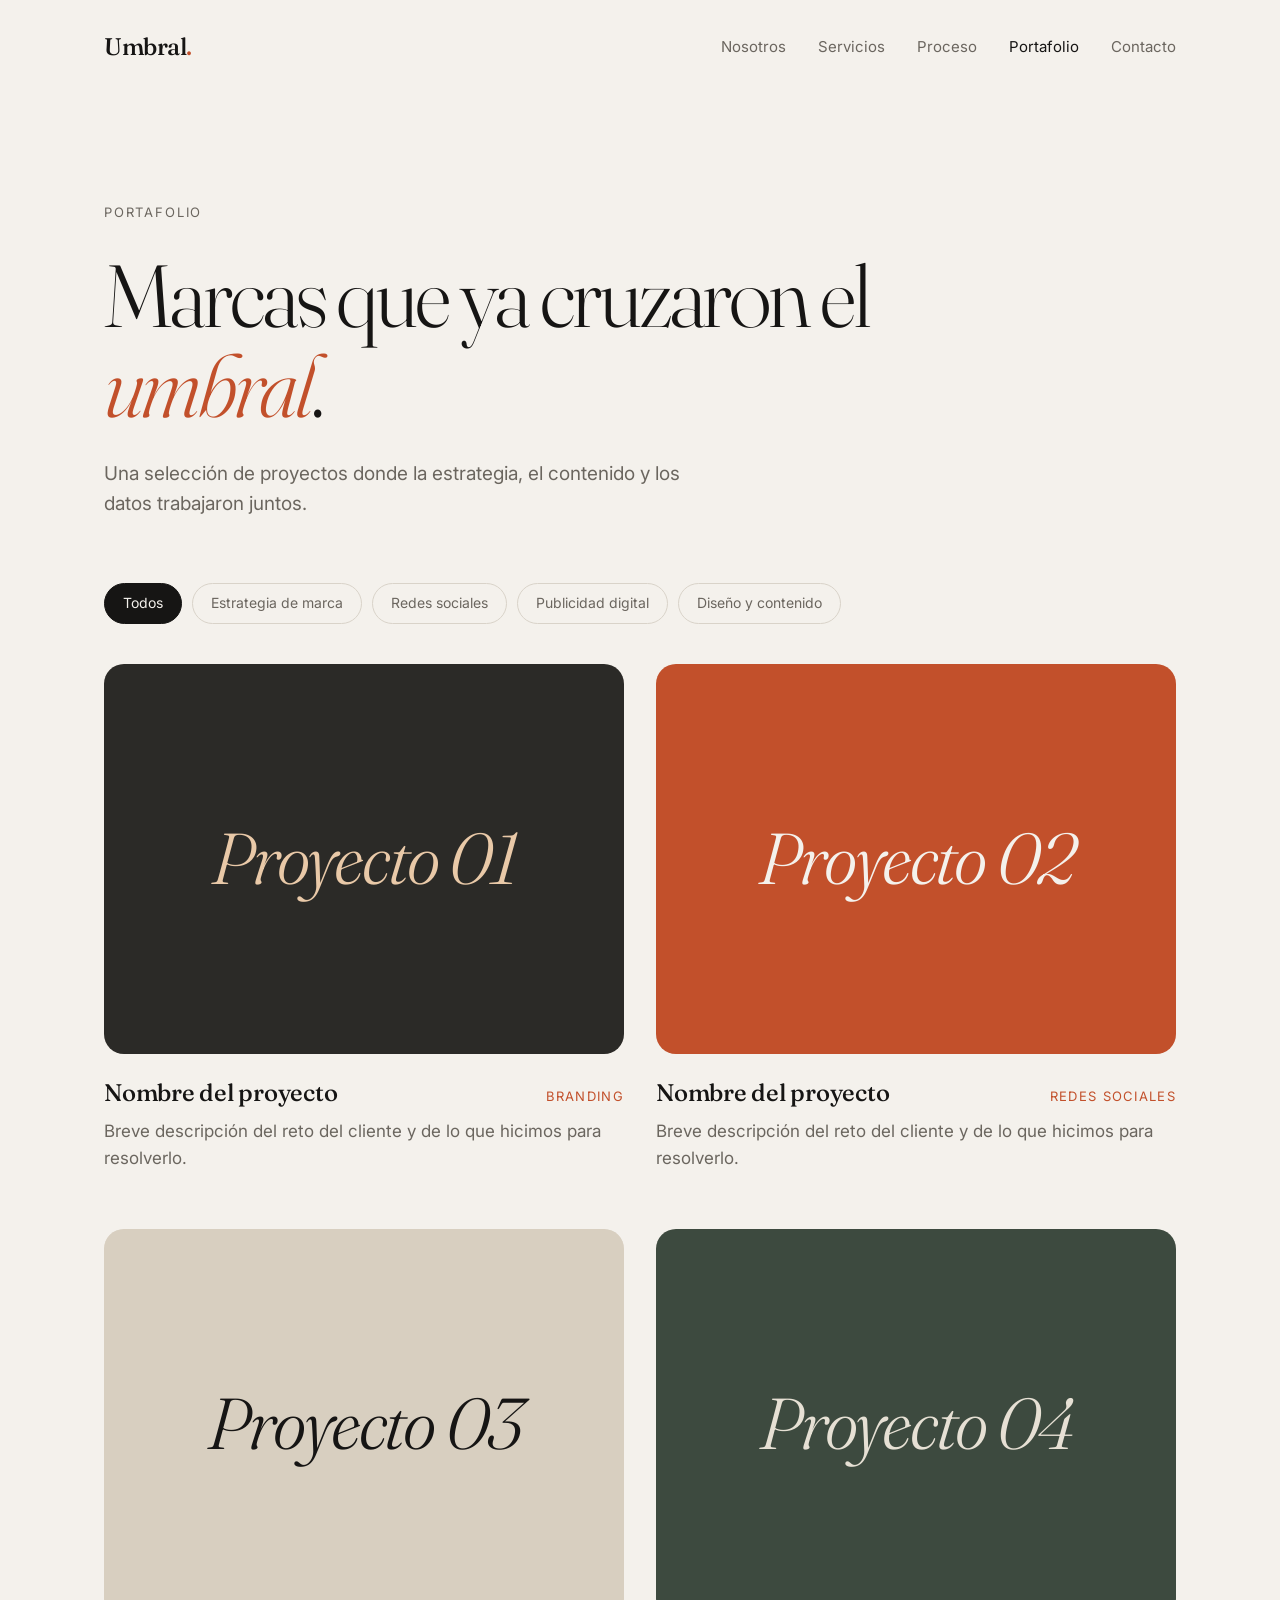
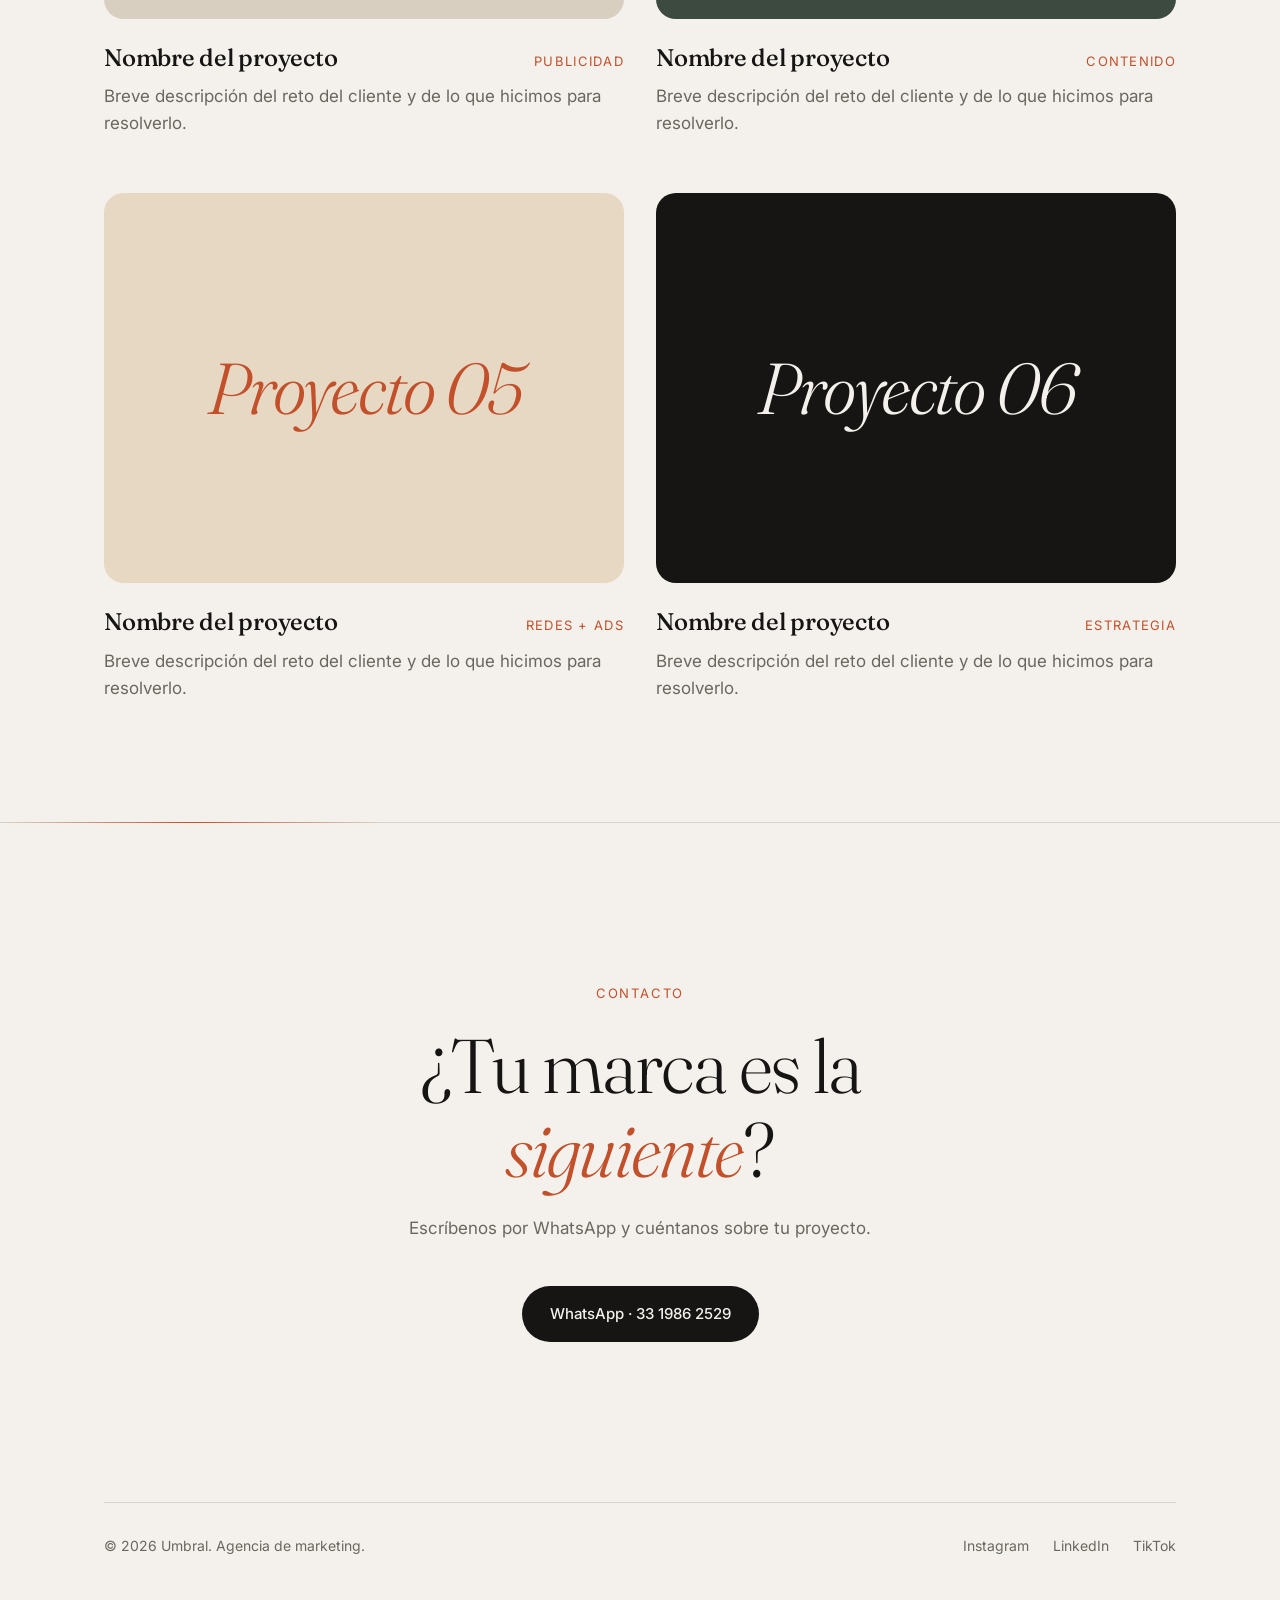
==== portafolio.html @ 20f0ce5e "Add portfolio page, WhatsApp contact and shared stylesheet Co-Authored-By: Claude Opus 5.5 <noreply@" ====
<!doctype html>
<html lang="es">
<head>
  <meta charset="utf-8">
  <meta name="viewport" content="width=device-width, initial-scale=1">
  <title>Portafolio — Umbral</title>
  <meta name="description" content="Proyectos de Umbral, agencia de marketing: estrategia de marca, redes sociales, publicidad digital y diseño.">
  <link rel="preconnect" href="https://fonts.googleapis.com">
  <link rel="preconnect" href="https://fonts.gstatic.com" crossorigin>
  <link href="https://fonts.googleapis.com/css2?family=Fraunces:opsz,wght@9..144,300;9..144,500&family=Inter:wght@400;500&display=swap" rel="stylesheet">
  <link rel="stylesheet" href="styles.css">
</head>
<body>
  <div class="wrap">
    <nav>
      <a href="index.html" class="logo">Umbral<span>.</span></a>
      <ul>
        <li><a href="index.html#nosotros">Nosotros</a></li>
        <li><a href="index.html#servicios">Servicios</a></li>
        <li><a href="index.html#proceso">Proceso</a></li>
        <li><a href="portafolio.html" class="active">Portafolio</a></li>
        <li><a href="#contacto">Contacto</a></li>
      </ul>
    </nav>

    <header class="page-head">
      <div class="eyebrow">Portafolio</div>
      <h1>Marcas que ya cruzaron el <em>umbral</em>.</h1>
      <p>Una selección de proyectos donde la estrategia, el contenido y los datos trabajaron juntos.</p>
    </header>

    <div class="filters" role="group" aria-label="Filtrar proyectos">
      <button class="on" data-f="todos">Todos</button>
      <button data-f="marca">Estrategia de marca</button>
      <button data-f="redes">Redes sociales</button>
      <button data-f="ads">Publicidad digital</button>
      <button data-f="diseno">Diseño y contenido</button>
    </div>

    <!--
      Para cada proyecto: cambia el título, la descripción y la categoría (data-cat).
      Para usar una foto real, reemplaza <div class="art …">…</div> por:
      <img src="img/mi-proyecto.jpg" alt="Descripción de la imagen">
    -->
    <div class="projects">
      <article class="project reveal" data-cat="marca diseno">
        <div class="media"><div class="art a1">Proyecto 01</div></div>
        <div class="meta"><h3>Nombre del proyecto</h3><span class="tag">Branding</span></div>
        <p>Breve descripción del reto del cliente y de lo que hicimos para resolverlo.</p>
      </article>
      <article class="project reveal" data-cat="redes">
        <div class="media"><div class="art a2">Proyecto 02</div></div>
        <div class="meta"><h3>Nombre del proyecto</h3><span class="tag">Redes sociales</span></div>
        <p>Breve descripción del reto del cliente y de lo que hicimos para resolverlo.</p>
      </article>
      <article class="project reveal" data-cat="ads">
        <div class="media"><div class="art a3">Proyecto 03</div></div>
        <div class="meta"><h3>Nombre del proyecto</h3><span class="tag">Publicidad</span></div>
        <p>Breve descripción del reto del cliente y de lo que hicimos para resolverlo.</p>
      </article>
      <article class="project reveal" data-cat="diseno">
        <div class="media"><div class="art a4">Proyecto 04</div></div>
        <div class="meta"><h3>Nombre del proyecto</h3><span class="tag">Contenido</span></div>
        <p>Breve descripción del reto del cliente y de lo que hicimos para resolverlo.</p>
      </article>
      <article class="project reveal" data-cat="redes ads">
        <div class="media"><div class="art a5">Proyecto 05</div></div>
        <div class="meta"><h3>Nombre del proyecto</h3><span class="tag">Redes + Ads</span></div>
        <p>Breve descripción del reto del cliente y de lo que hicimos para resolverlo.</p>
      </article>
      <article class="project reveal" data-cat="marca">
        <div class="media"><div class="art a6">Proyecto 06</div></div>
        <div class="meta"><h3>Nombre del proyecto</h3><span class="tag">Estrategia</span></div>
        <p>Breve descripción del reto del cliente y de lo que hicimos para resolverlo.</p>
      </article>
    </div>
  </div>

  <div class="threshold"></div>

  <div class="wrap">
    <section id="contacto" class="cta reveal">
      <div class="label">Contacto</div>
      <h2>¿Tu marca es la <em>siguiente</em>?</h2>
      <p>Escríbenos por WhatsApp y cuéntanos sobre tu proyecto.</p>
      <a href="https://wa.me/523319862529?text=Hola%20Umbral%2C%20vi%20su%20portafolio%20y%20me%20interesa%20hablar%20sobre%20un%20proyecto." class="btn" target="_blank" rel="noopener">WhatsApp · 33 1986 2529</a>
    </section>

    <footer>
      <span>© <span id="year">2026</span> Umbral. Agencia de marketing.</span>
      <div class="links">
        <a href="#">Instagram</a>
        <a href="#">LinkedIn</a>
        <a href="#">TikTok</a>
      </div>
    </footer>
  </div>

  <script>
    document.getElementById("year").textContent = new Date().getFullYear();
    const io = new IntersectionObserver((entries) => {
      entries.forEach((e) => {
        if (e.isIntersecting) { e.target.classList.add("in"); io.unobserve(e.target); }
      });
    }, { threshold: 0.15 });
    document.querySelectorAll(".reveal").forEach((el) => io.observe(el));

    const buttons = document.querySelectorAll(".filters button");
    buttons.forEach((btn) => btn.addEventListener("click", () => {
      buttons.forEach((b) => b.classList.toggle("on", b === btn));
      const f = btn.dataset.f;
      document.querySelectorAll(".project").forEach((p) => {
        const show = f === "todos" || p.dataset.cat.split(" ").includes(f);
        p.classList.toggle("hide", !show);
        if (show) p.classList.add("in");
      });
    }));
  </script>
</body>
</html>
---- styles.css ----
:root {
  --bg: #f4f1ec;
  --ink: #161514;
  --muted: #6b665f;
  --line: #d9d3c9;
  --accent: #c2502b;
  --card: #ebe6de;
  --serif: "Fraunces", Georgia, serif;
  --sans: "Inter", system-ui, -apple-system, sans-serif;
}
@media (prefers-color-scheme: dark) {
  :root {
    --bg: #121110;
    --ink: #f1ede6;
    --muted: #9a948b;
    --line: #2c2a27;
    --accent: #e0714b;
    --card: #1b1a18;
  }
}

* { box-sizing: border-box; margin: 0; padding: 0; }
html { scroll-behavior: smooth; }
body {
  background: var(--bg);
  color: var(--ink);
  font-family: var(--sans);
  font-size: 17px;
  line-height: 1.6;
  -webkit-font-smoothing: antialiased;
}
a { color: inherit; text-decoration: none; }
.wrap { max-width: 1120px; margin: 0 auto; padding: 0 24px; }

/* Nav */
nav {
  display: flex; justify-content: space-between; align-items: center;
  padding: 28px 0;
}
.logo { font-family: var(--serif); font-size: 24px; font-weight: 500; letter-spacing: -0.02em; }
.logo span { color: var(--accent); }
nav ul { list-style: none; display: flex; gap: 32px; font-size: 15px; color: var(--muted); }
nav ul a:hover { color: var(--ink); }

/* Hero */
.hero { padding: 14vh 0 12vh; position: relative; }
.eyebrow {
  font-size: 13px; letter-spacing: 0.14em; text-transform: uppercase;
  color: var(--muted); margin-bottom: 28px;
}
h1 {
  font-family: var(--serif); font-weight: 300;
  font-size: clamp(44px, 8vw, 104px);
  line-height: 1.02; letter-spacing: -0.035em;
  max-width: 14ch;
}
h1 em { font-style: italic; color: var(--accent); }
.hero p {
  margin-top: 36px; max-width: 46ch; color: var(--muted); font-size: 19px;
}
.btn {
  display: inline-flex; align-items: center; gap: 10px;
  margin-top: 44px; padding: 16px 28px;
  background: var(--ink); color: var(--bg);
  border-radius: 999px; font-size: 15px; font-weight: 500;
  transition: transform .25s ease, background .25s ease;
}
.btn:hover { background: var(--accent); transform: translateY(-2px); }

/* Threshold line */
.threshold {
  height: 1px; background: var(--line); position: relative; overflow: hidden;
}
.threshold::after {
  content: ""; position: absolute; inset: 0; width: 30%;
  background: linear-gradient(90deg, transparent, var(--accent), transparent);
  animation: sweep 6s ease-in-out infinite;
}
@keyframes sweep { from { transform: translateX(-100%); } to { transform: translateX(340%); } }

/* Sections */
section { padding: 120px 0; }
.label {
  font-size: 13px; letter-spacing: 0.14em; text-transform: uppercase;
  color: var(--accent); margin-bottom: 20px;
}
h2 {
  font-family: var(--serif); font-weight: 300;
  font-size: clamp(32px, 4.5vw, 56px); line-height: 1.1; letter-spacing: -0.025em;
  max-width: 20ch;
}

.manifesto p {
  font-family: var(--serif); font-weight: 300;
  font-size: clamp(24px, 3vw, 36px); line-height: 1.35; letter-spacing: -0.015em;
  max-width: 30ch;
}
.manifesto p + p { margin-top: 28px; color: var(--muted); }

.services-grid {
  display: grid; grid-template-columns: repeat(2, 1fr);
  margin-top: 64px; border-top: 1px solid var(--line);
}
.service {
  padding: 40px 40px 40px 0; border-bottom: 1px solid var(--line);
}
.service:nth-child(even) { padding: 40px 0 40px 40px; border-left: 1px solid var(--line); }
.service .num { font-family: var(--serif); color: var(--accent); font-size: 15px; }
.service h3 {
  font-family: var(--serif); font-weight: 500; font-size: 26px;
  letter-spacing: -0.01em; margin: 10px 0 10px;
}
.service p { color: var(--muted); max-width: 38ch; }

.steps {
  display: grid; grid-template-columns: repeat(3, 1fr); gap: 24px; margin-top: 64px;
}
.step { background: var(--card); border-radius: 20px; padding: 36px 32px; }
.step .num {
  font-family: var(--serif); font-size: 56px; font-weight: 300;
  color: var(--accent); line-height: 1;
}
.step h3 { font-family: var(--serif); font-weight: 500; font-size: 24px; margin: 24px 0 8px; }
.step p { color: var(--muted); font-size: 16px; }

/* CTA */
.cta { text-align: center; padding: 160px 0; }
.cta h2 { margin: 0 auto; max-width: 16ch; font-size: clamp(38px, 6vw, 76px); }
.cta h2 em { font-style: italic; color: var(--accent); }
.cta p { color: var(--muted); margin-top: 24px; }

footer {
  display: flex; justify-content: space-between; flex-wrap: wrap; gap: 16px;
  padding: 32px 0 48px; font-size: 14px; color: var(--muted);
  border-top: 1px solid var(--line);
}
footer .links { display: flex; gap: 24px; }
footer a:hover { color: var(--ink); }

/* Reveal on scroll */
.reveal { opacity: 0; transform: translateY(24px); transition: opacity .9s ease, transform .9s ease; }
.reveal.in { opacity: 1; transform: none; }
@media (prefers-reduced-motion: reduce) {
  .reveal { opacity: 1; transform: none; transition: none; }
  .threshold::after { animation: none; }
}

/* Responsive */
@media (max-width: 760px) {
  body { font-size: 16px; }
  .wrap { padding: 0 16px; }
  nav ul { display: none; }
  section { padding: 80px 0; }
  .services-grid { grid-template-columns: 1fr; }
  .service, .service:nth-child(even) { padding: 32px 0; border-left: none; }
  .steps { grid-template-columns: 1fr; }
  .cta { padding: 110px 0; }
}
  

/* Shared extras */
.btn-outline { background: transparent; color: var(--ink); border: 1px solid var(--ink); }
.btn-outline:hover { background: var(--ink); color: var(--bg); border-color: var(--ink); }
nav ul a.active { color: var(--ink); }

.teaser {
  display: flex; justify-content: space-between; align-items: flex-end; gap: 32px; flex-wrap: wrap;
  padding: 0 0 40px;
}
.teaser .btn { margin-top: 0; }

/* Portfolio page */
.page-head { padding: 12vh 0 64px; }
.page-head h1 { font-size: clamp(44px, 7vw, 88px); max-width: 16ch; }
.page-head p { margin-top: 28px; max-width: 48ch; color: var(--muted); font-size: 19px; }

.filters { display: flex; flex-wrap: wrap; gap: 10px; margin-bottom: 40px; }
.filters button {
  font: inherit; font-size: 14px; color: var(--muted); background: transparent;
  border: 1px solid var(--line); border-radius: 999px; padding: 8px 18px; cursor: pointer;
  transition: all .2s ease;
}
.filters button:hover { color: var(--ink); border-color: var(--ink); }
.filters button.on { background: var(--ink); color: var(--bg); border-color: var(--ink); }

.projects { display: grid; grid-template-columns: repeat(2, 1fr); gap: 56px 32px; padding-bottom: 120px; }
.project.hide { display: none; }
.project .media {
  aspect-ratio: 4 / 3; border-radius: 20px; overflow: hidden; position: relative;
  background: var(--card);
}
.project .media img { width: 100%; height: 100%; object-fit: cover; display: block; transition: transform .8s ease; }
.project .art {
  position: absolute; inset: 0; display: grid; place-items: center;
  font-family: var(--serif); font-size: clamp(40px, 6vw, 72px); font-weight: 300; font-style: italic;
  letter-spacing: -0.03em; transition: transform .8s ease;
}
.project:hover .art, .project:hover .media img { transform: scale(1.04); }
.project .meta { display: flex; justify-content: space-between; align-items: baseline; gap: 16px; margin-top: 20px; }
.project h3 { font-family: var(--serif); font-weight: 500; font-size: 24px; letter-spacing: -0.01em; }
.project .tag { font-size: 13px; letter-spacing: 0.1em; text-transform: uppercase; color: var(--accent); white-space: nowrap; }
.project p { color: var(--muted); margin-top: 6px; max-width: 46ch; }

.a1 { background: #2b2a27; color: #e9c9a8; }
.a2 { background: #c2502b; color: #f4f1ec; }
.a3 { background: #d8cfc0; color: #161514; }
.a4 { background: #3d4a3f; color: #e6e0d4; }
.a5 { background: #e7d8c4; color: #c2502b; }
.a6 { background: #161514; color: #f4f1ec; }

@media (max-width: 760px) {
  .projects { grid-template-columns: 1fr; gap: 48px; padding-bottom: 80px; }
  .page-head { padding: 8vh 0 40px; }
}
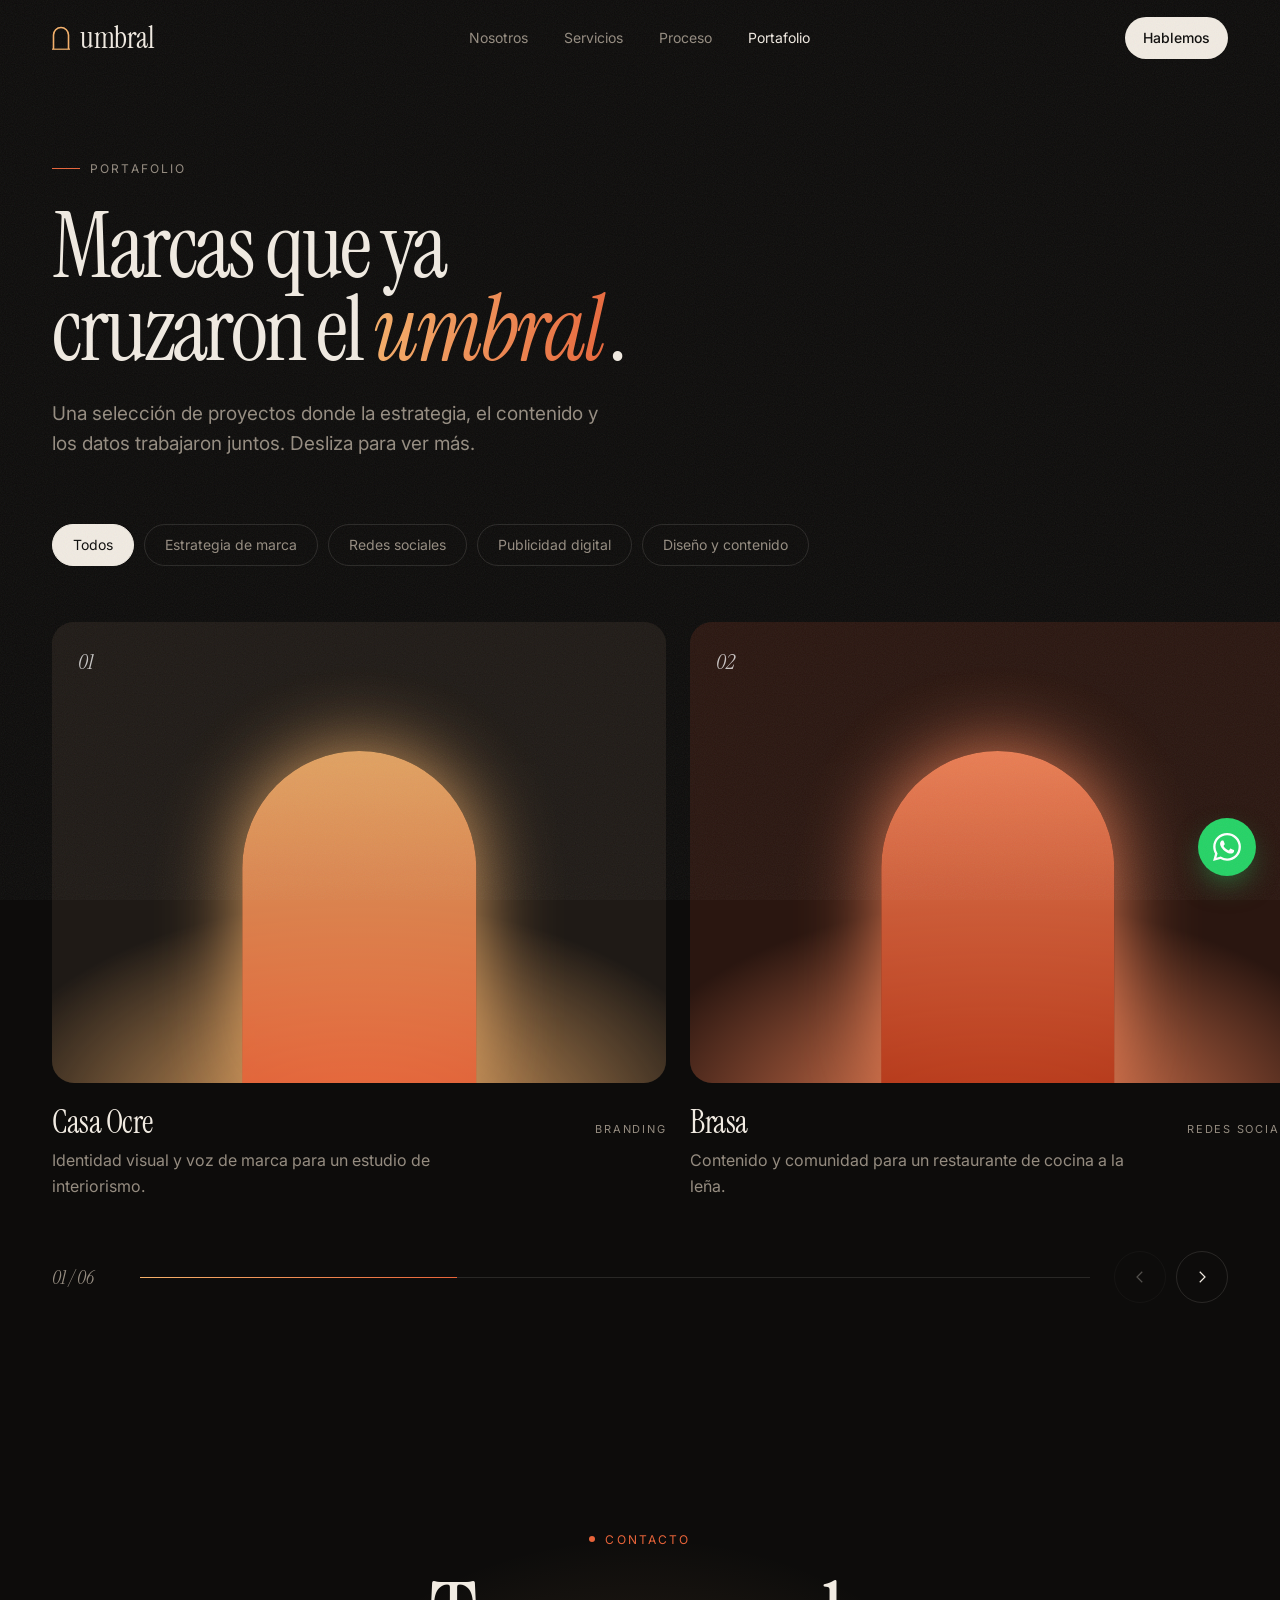
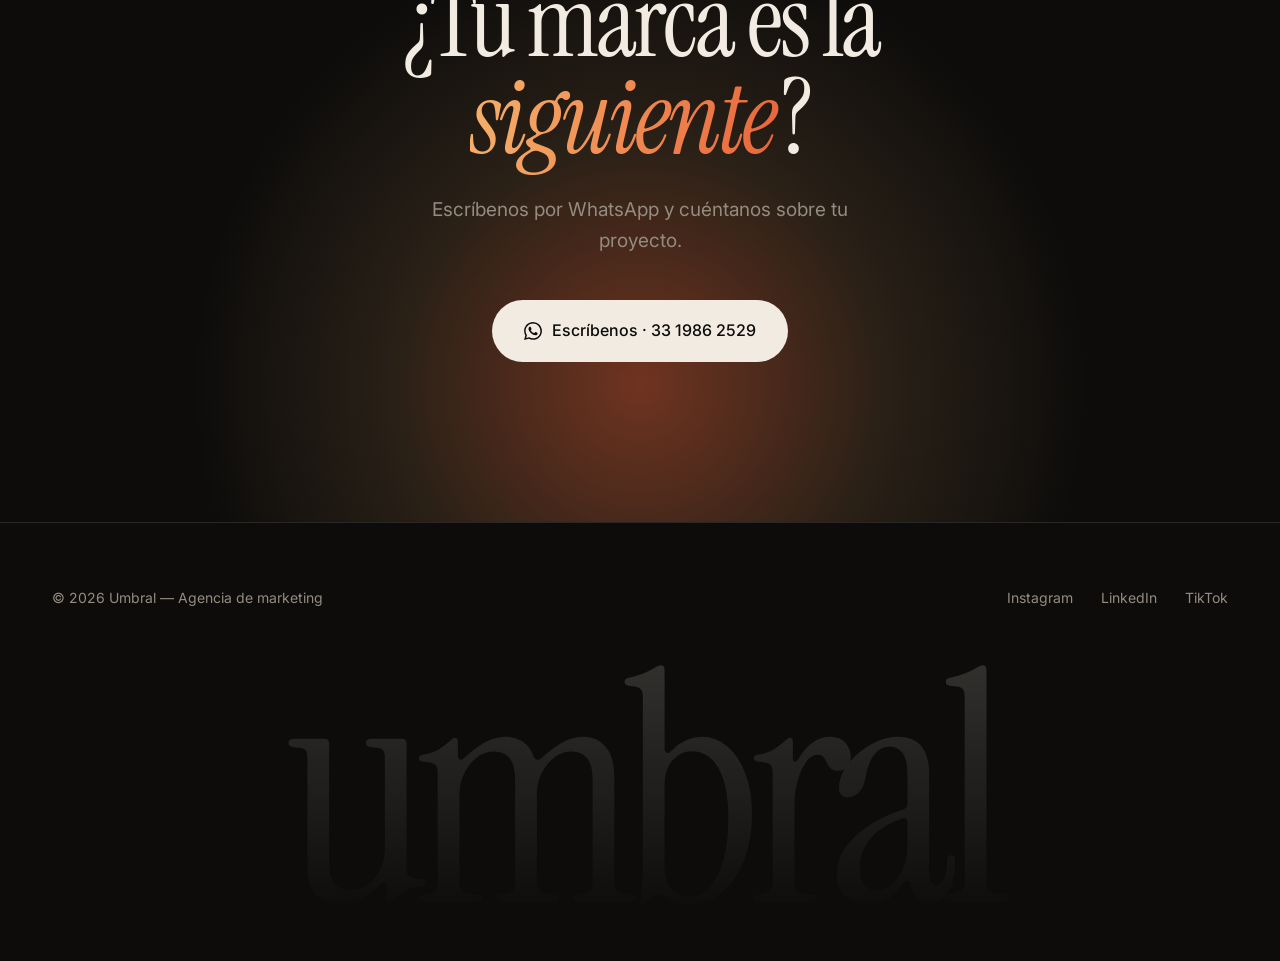
==== commit 74861a28: "Redesign site with dark editorial look and swipeable project slider Co-Authored-By: Claude Opus 5.5 " ====
--- a/portafolio.html
+++ b/portafolio.html
@@ -5,116 +5,122 @@
   <meta name="viewport" content="width=device-width, initial-scale=1">
   <title>Portafolio — Umbral</title>
   <meta name="description" content="Proyectos de Umbral, agencia de marketing: estrategia de marca, redes sociales, publicidad digital y diseño.">
+  <meta name="theme-color" content="#0d0c0b">
   <link rel="preconnect" href="https://fonts.googleapis.com">
   <link rel="preconnect" href="https://fonts.gstatic.com" crossorigin>
-  <link href="https://fonts.googleapis.com/css2?family=Fraunces:opsz,wght@9..144,300;9..144,500&family=Inter:wght@400;500&display=swap" rel="stylesheet">
+  <link href="https://fonts.googleapis.com/css2?family=Instrument+Serif:ital@0;1&family=Inter:wght@400;500&display=swap" rel="stylesheet">
   <link rel="stylesheet" href="styles.css">
 </head>
 <body>
-  <div class="wrap">
-    <nav>
-      <a href="index.html" class="logo">Umbral<span>.</span></a>
+  <header class="nav">
+    <div class="wrap">
+      <a href="index.html" class="logo" aria-label="Umbral, inicio"><svg viewBox="0 0 18 24" fill="none" aria-hidden="true"><path d="M1.5 23V9a7.5 7.5 0 0 1 15 0v14" stroke="url(#lg)" stroke-width="1.6"/><path d="M0 23.2h18" stroke="#f6b26b" stroke-width="1.2"/><defs><linearGradient id="lg" x1="9" y1="0" x2="9" y2="24"><stop stop-color="#f6b26b"/><stop offset="1" stop-color="#e8643a"/></linearGradient></defs></svg>umbral</a>
       <ul>
         <li><a href="index.html#nosotros">Nosotros</a></li>
         <li><a href="index.html#servicios">Servicios</a></li>
         <li><a href="index.html#proceso">Proceso</a></li>
         <li><a href="portafolio.html" class="active">Portafolio</a></li>
-        <li><a href="#contacto">Contacto</a></li>
       </ul>
-    </nav>
+      <a href="https://wa.me/523319862529?text=Hola%20Umbral%2C%20me%20interesa%20hablar%20sobre%20un%20proyecto." class="btn btn-sm" target="_blank" rel="noopener">Hablemos</a>
+    </div>
+  </header>
 
-    <header class="page-head">
-      <div class="eyebrow">Portafolio</div>
-      <h1>Marcas que ya cruzaron el <em>umbral</em>.</h1>
-      <p>Una selección de proyectos donde la estrategia, el contenido y los datos trabajaron juntos.</p>
-    </header>
-
-    <div class="filters" role="group" aria-label="Filtrar proyectos">
-      <button class="on" data-f="todos">Todos</button>
-      <button data-f="marca">Estrategia de marca</button>
-      <button data-f="redes">Redes sociales</button>
-      <button data-f="ads">Publicidad digital</button>
-      <button data-f="diseno">Diseño y contenido</button>
-    </div>
-
-    <!--
-      Para cada proyecto: cambia el título, la descripción y la categoría (data-cat).
-      Para usar una foto real, reemplaza <div class="art …">…</div> por:
-      <img src="img/mi-proyecto.jpg" alt="Descripción de la imagen">
-    -->
-    <div class="projects">
-      <article class="project reveal" data-cat="marca diseno">
-        <div class="media"><div class="art a1">Proyecto 01</div></div>
-        <div class="meta"><h3>Nombre del proyecto</h3><span class="tag">Branding</span></div>
-        <p>Breve descripción del reto del cliente y de lo que hicimos para resolverlo.</p>
-      </article>
-      <article class="project reveal" data-cat="redes">
-        <div class="media"><div class="art a2">Proyecto 02</div></div>
-        <div class="meta"><h3>Nombre del proyecto</h3><span class="tag">Redes sociales</span></div>
-        <p>Breve descripción del reto del cliente y de lo que hicimos para resolverlo.</p>
-      </article>
-      <article class="project reveal" data-cat="ads">
-        <div class="media"><div class="art a3">Proyecto 03</div></div>
-        <div class="meta"><h3>Nombre del proyecto</h3><span class="tag">Publicidad</span></div>
-        <p>Breve descripción del reto del cliente y de lo que hicimos para resolverlo.</p>
-      </article>
-      <article class="project reveal" data-cat="diseno">
-        <div class="media"><div class="art a4">Proyecto 04</div></div>
-        <div class="meta"><h3>Nombre del proyecto</h3><span class="tag">Contenido</span></div>
-        <p>Breve descripción del reto del cliente y de lo que hicimos para resolverlo.</p>
-      </article>
-      <article class="project reveal" data-cat="redes ads">
-        <div class="media"><div class="art a5">Proyecto 05</div></div>
-        <div class="meta"><h3>Nombre del proyecto</h3><span class="tag">Redes + Ads</span></div>
-        <p>Breve descripción del reto del cliente y de lo que hicimos para resolverlo.</p>
-      </article>
-      <article class="project reveal" data-cat="marca">
-        <div class="media"><div class="art a6">Proyecto 06</div></div>
-        <div class="meta"><h3>Nombre del proyecto</h3><span class="tag">Estrategia</span></div>
-        <p>Breve descripción del reto del cliente y de lo que hicimos para resolverlo.</p>
-      </article>
-    </div>
-  </div>
-
-  <div class="threshold"></div>
-
-  <div class="wrap">
-    <section id="contacto" class="cta reveal">
-      <div class="label">Contacto</div>
-      <h2>¿Tu marca es la <em>siguiente</em>?</h2>
-      <p>Escríbenos por WhatsApp y cuéntanos sobre tu proyecto.</p>
-      <a href="https://wa.me/523319862529?text=Hola%20Umbral%2C%20vi%20su%20portafolio%20y%20me%20interesa%20hablar%20sobre%20un%20proyecto." class="btn" target="_blank" rel="noopener">WhatsApp · 33 1986 2529</a>
+  <main>
+    <section class="page-head" style="padding-bottom:64px">
+      <div class="wrap">
+        <div class="eyebrow reveal">Portafolio</div>
+        <h1 class="reveal d1">Marcas que ya cruzaron el <em>umbral</em>.</h1>
+        <p class="reveal d2">Una selección de proyectos donde la estrategia, el contenido y los datos trabajaron juntos. Desliza para ver más.</p>
+      </div>
     </section>
 
-    <footer>
-      <span>© <span id="year">2026</span> Umbral. Agencia de marketing.</span>
-      <div class="links">
-        <a href="#">Instagram</a>
-        <a href="#">LinkedIn</a>
-        <a href="#">TikTok</a>
+    <section style="padding:0 0 40px">
+      <div class="wrap">
+        <div class="filters reveal" role="group" aria-label="Filtrar proyectos">
+          <button class="on" data-f="todos">Todos</button>
+          <button data-f="marca">Estrategia de marca</button>
+          <button data-f="redes">Redes sociales</button>
+          <button data-f="ads">Publicidad digital</button>
+          <button data-f="diseno">Diseño y contenido</button>
+        </div>
       </div>
-    </footer>
-  </div>
+    <div class="slider-wrap reveal">
+      <!--
+        Proyectos de ejemplo: cambia nombre, etiqueta, descripción y categoría (data-cat).
+        Para usar una foto real, reemplaza <div class="art …"></div> por:
+        <img src="img/mi-proyecto.jpg" alt="Descripción de la imagen">
+      -->
+      <div class="slider big" aria-label="Proyectos" tabindex="0">
+        <article class="project" data-cat="marca diseno">
+          <div class="media"><div class="art p1" data-n="01"></div></div>
+          <div class="meta"><h3>Casa Ocre</h3><span class="tag">Branding</span></div>
+          <p>Identidad visual y voz de marca para un estudio de interiorismo.</p>
+        </article>
+        <article class="project" data-cat="redes">
+          <div class="media"><div class="art p2" data-n="02"></div></div>
+          <div class="meta"><h3>Brasa</h3><span class="tag">Redes sociales</span></div>
+          <p>Contenido y comunidad para un restaurante de cocina a la leña.</p>
+        </article>
+        <article class="project" data-cat="ads">
+          <div class="media"><div class="art p3" data-n="03"></div></div>
+          <div class="meta"><h3>Verde Raíz</h3><span class="tag">Publicidad</span></div>
+          <p>Campañas en Meta y Google para una tienda de plantas en línea.</p>
+        </article>
+        <article class="project" data-cat="diseno">
+          <div class="media"><div class="art p4" data-n="04"></div></div>
+          <div class="meta"><h3>Lumen</h3><span class="tag">Contenido</span></div>
+          <p>Fotografía, video y piezas para una clínica dermatológica.</p>
+        </article>
+        <article class="project" data-cat="redes ads">
+          <div class="media"><div class="art p5" data-n="05"></div></div>
+          <div class="meta"><h3>Miel &amp; Co.</h3><span class="tag">Redes + Ads</span></div>
+          <p>Lanzamiento de producto en TikTok e Instagram.</p>
+        </article>
+        <article class="project" data-cat="marca">
+          <div class="media"><div class="art p6" data-n="06"></div></div>
+          <div class="meta"><h3>Norte Studio</h3><span class="tag">Estrategia</span></div>
+          <p>Posicionamiento y propuesta de valor para un despacho de arquitectura.</p>
+        </article>
+      </div>
+      <div class="wrap">
+        <div class="slider-ui">
+          <span class="count">01 / 06</span>
+          <div class="progress"><i></i></div>
+          <div class="arrows">
+            <button data-prev aria-label="Anterior"><svg viewBox="0 0 24 24" fill="none" stroke="currentColor" stroke-width="1.6"><path d="M15 5l-7 7 7 7"/></svg></button>
+            <button data-next aria-label="Siguiente"><svg viewBox="0 0 24 24" fill="none" stroke="currentColor" stroke-width="1.6"><path d="M9 5l7 7-7 7"/></svg></button>
+          </div>
+        </div>
+      </div>
+    </div>
+    </section>
 
-  <script>
-    document.getElementById("year").textContent = new Date().getFullYear();
-    const io = new IntersectionObserver((entries) => {
-      entries.forEach((e) => {
-        if (e.isIntersecting) { e.target.classList.add("in"); io.unobserve(e.target); }
-      });
-    }, { threshold: 0.15 });
-    document.querySelectorAll(".reveal").forEach((el) => io.observe(el));
+    <section id="contacto" class="cta">
+      <div class="glow"></div>
+      <div class="wrap reveal">
+        <div class="label">Contacto</div>
+        <h2>¿Tu marca es la <em>siguiente</em>?</h2>
+        <p>Escríbenos por WhatsApp y cuéntanos sobre tu proyecto.</p>
+        <a href="https://wa.me/523319862529?text=Hola%20Umbral%2C%20me%20interesa%20hablar%20sobre%20un%20proyecto." class="btn" target="_blank" rel="noopener"><svg viewBox="0 0 24 24" fill="currentColor" aria-hidden="true"><path d="M17.47 14.38c-.3-.15-1.75-.86-2.02-.96-.27-.1-.47-.15-.67.15-.2.3-.77.96-.94 1.16-.17.2-.35.22-.64.07-.3-.15-1.25-.46-2.38-1.47-.88-.78-1.47-1.75-1.64-2.05-.17-.3-.02-.46.13-.6.13-.13.3-.35.45-.52.15-.17.2-.3.3-.5.1-.2.05-.37-.03-.52-.07-.15-.67-1.61-.92-2.2-.24-.58-.49-.5-.67-.51h-.57c-.2 0-.52.07-.79.37-.27.3-1.04 1.02-1.04 2.48s1.07 2.88 1.21 3.08c.15.2 2.1 3.2 5.08 4.49.71.31 1.26.49 1.69.63.71.22 1.36.19 1.87.12.57-.09 1.75-.72 2-1.41.25-.69.25-1.29.17-1.41-.07-.12-.27-.2-.57-.35M12.05 21.79h-.01a9.87 9.87 0 0 1-5.03-1.38l-.36-.21-3.74.98 1-3.65-.24-.37a9.86 9.86 0 0 1-1.51-5.26c0-5.45 4.44-9.88 9.89-9.88 2.64 0 5.12 1.03 6.99 2.9a9.82 9.82 0 0 1 2.89 6.99c0 5.45-4.44 9.88-9.88 9.88m8.41-18.3A11.81 11.81 0 0 0 12.05 0C5.5 0 .16 5.34.16 11.89c0 2.1.55 4.14 1.59 5.95L.06 24l6.3-1.65a11.88 11.88 0 0 0 5.68 1.45h.01c6.55 0 11.89-5.34 11.89-11.89 0-3.18-1.24-6.16-3.48-8.41"/></svg> Escríbenos · 33 1986 2529</a>
+      </div>
+    </section>
+  </main>
 
-    const buttons = document.querySelectorAll(".filters button");
-    buttons.forEach((btn) => btn.addEventListener("click", () => {
-      buttons.forEach((b) => b.classList.toggle("on", b === btn));
-      const f = btn.dataset.f;
-      document.querySelectorAll(".project").forEach((p) => {
-        const show = f === "todos" || p.dataset.cat.split(" ").includes(f);
-        p.classList.toggle("hide", !show);
-        if (show) p.classList.add("in");
-      });
-    }));
-  </script>
+  <footer>
+    <div class="wrap">
+      <div class="row">
+        <span>© <span data-year>2026</span> Umbral — Agencia de marketing</span>
+        <div class="links">
+          <a href="#">Instagram</a>
+          <a href="#">LinkedIn</a>
+          <a href="#">TikTok</a>
+        </div>
+      </div>
+      <div class="wordmark" aria-hidden="true">umbral</div>
+    </div>
+  </footer>
+
+  <a href="https://wa.me/523319862529?text=Hola%20Umbral%2C%20me%20interesa%20hablar%20sobre%20un%20proyecto." class="wa-float" target="_blank" rel="noopener" aria-label="Escríbenos por WhatsApp"><svg viewBox="0 0 24 24" fill="currentColor" aria-hidden="true"><path d="M17.47 14.38c-.3-.15-1.75-.86-2.02-.96-.27-.1-.47-.15-.67.15-.2.3-.77.96-.94 1.16-.17.2-.35.22-.64.07-.3-.15-1.25-.46-2.38-1.47-.88-.78-1.47-1.75-1.64-2.05-.17-.3-.02-.46.13-.6.13-.13.3-.35.45-.52.15-.17.2-.3.3-.5.1-.2.05-.37-.03-.52-.07-.15-.67-1.61-.92-2.2-.24-.58-.49-.5-.67-.51h-.57c-.2 0-.52.07-.79.37-.27.3-1.04 1.02-1.04 2.48s1.07 2.88 1.21 3.08c.15.2 2.1 3.2 5.08 4.49.71.31 1.26.49 1.69.63.71.22 1.36.19 1.87.12.57-.09 1.75-.72 2-1.41.25-.69.25-1.29.17-1.41-.07-.12-.27-.2-.57-.35M12.05 21.79h-.01a9.87 9.87 0 0 1-5.03-1.38l-.36-.21-3.74.98 1-3.65-.24-.37a9.86 9.86 0 0 1-1.51-5.26c0-5.45 4.44-9.88 9.89-9.88 2.64 0 5.12 1.03 6.99 2.9a9.82 9.82 0 0 1 2.89 6.99c0 5.45-4.44 9.88-9.88 9.88m8.41-18.3A11.81 11.81 0 0 0 12.05 0C5.5 0 .16 5.34.16 11.89c0 2.1.55 4.14 1.59 5.95L.06 24l6.3-1.65a11.88 11.88 0 0 0 5.68 1.45h.01c6.55 0 11.89-5.34 11.89-11.89 0-3.18-1.24-6.16-3.48-8.41"/></svg></a>
+  <script src="main.js"></script>
 </body>
 </html>
--- a/styles.css
+++ b/styles.css
@@ -1,22 +1,16 @@
 :root {
-  --bg: #f4f1ec;
-  --ink: #161514;
-  --muted: #6b665f;
-  --line: #d9d3c9;
-  --accent: #c2502b;
-  --card: #ebe6de;
-  --serif: "Fraunces", Georgia, serif;
+  --bg: #0d0c0b;
+  --bg-2: #151311;
+  --ink: #f1ebe2;
+  --muted: #958c80;
+  --line: rgba(241, 235, 226, 0.12);
+  --accent: #e8643a;
+  --warm: #f6b26b;
+  --cream: #efe8dd;
+  --cream-ink: #1a1714;
+  --serif: "Instrument Serif", Georgia, serif;
   --sans: "Inter", system-ui, -apple-system, sans-serif;
-}
-@media (prefers-color-scheme: dark) {
-  :root {
-    --bg: #121110;
-    --ink: #f1ede6;
-    --muted: #9a948b;
-    --line: #2c2a27;
-    --accent: #e0714b;
-    --card: #1b1a18;
-  }
+  --radius: 22px;
 }
 
 * { box-sizing: border-box; margin: 0; padding: 0; }
@@ -28,187 +22,331 @@
   font-size: 17px;
   line-height: 1.6;
   -webkit-font-smoothing: antialiased;
+  overflow-x: hidden;
+}
+/* Film grain */
+body::before {
+  content: ""; position: fixed; inset: 0; z-index: 100; pointer-events: none; opacity: .07;
+  background-image: url("data:image/svg+xml,%3Csvg xmlns='http://www.w3.org/2000/svg' width='160' height='160'%3E%3Cfilter id='n'%3E%3CfeTurbulence type='fractalNoise' baseFrequency='.9' numOctaves='3' stitchTiles='stitch'/%3E%3C/filter%3E%3Crect width='100%25' height='100%25' filter='url(%23n)'/%3E%3C/svg%3E");
 }
 a { color: inherit; text-decoration: none; }
-.wrap { max-width: 1120px; margin: 0 auto; padding: 0 24px; }
-
-/* Nav */
-nav {
-  display: flex; justify-content: space-between; align-items: center;
-  padding: 28px 0;
-}
-.logo { font-family: var(--serif); font-size: 24px; font-weight: 500; letter-spacing: -0.02em; }
-.logo span { color: var(--accent); }
-nav ul { list-style: none; display: flex; gap: 32px; font-size: 15px; color: var(--muted); }
-nav ul a:hover { color: var(--ink); }
-
-/* Hero */
-.hero { padding: 14vh 0 12vh; position: relative; }
-.eyebrow {
-  font-size: 13px; letter-spacing: 0.14em; text-transform: uppercase;
-  color: var(--muted); margin-bottom: 28px;
-}
-h1 {
-  font-family: var(--serif); font-weight: 300;
-  font-size: clamp(44px, 8vw, 104px);
-  line-height: 1.02; letter-spacing: -0.035em;
-  max-width: 14ch;
-}
-h1 em { font-style: italic; color: var(--accent); }
-.hero p {
-  margin-top: 36px; max-width: 46ch; color: var(--muted); font-size: 19px;
-}
+em { font-style: italic; }
+.wrap { max-width: 1240px; margin: 0 auto; padding: 0 32px; }
+
+/* ---------- Nav ---------- */
+.nav {
+  position: fixed; top: 0; left: 0; right: 0; z-index: 50;
+  transition: background .3s ease, border-color .3s ease;
+  border-bottom: 1px solid transparent;
+}
+.nav.scrolled { background: rgba(13, 12, 11, .72); backdrop-filter: blur(14px); -webkit-backdrop-filter: blur(14px); border-color: var(--line); }
+.nav .wrap { display: flex; align-items: center; justify-content: space-between; height: 76px; }
+.logo { display: flex; align-items: center; gap: 10px; font-family: var(--serif); font-size: 30px; letter-spacing: -0.01em; line-height: 1; }
+.logo svg { width: 18px; height: 24px; }
+.nav ul { list-style: none; display: flex; gap: 36px; font-size: 14px; color: var(--muted); }
+.nav ul a { transition: color .2s ease; }
+.nav ul a:hover, .nav ul a.active { color: var(--ink); }
+
 .btn {
   display: inline-flex; align-items: center; gap: 10px;
-  margin-top: 44px; padding: 16px 28px;
+  padding: 15px 26px; border-radius: 999px;
   background: var(--ink); color: var(--bg);
-  border-radius: 999px; font-size: 15px; font-weight: 500;
-  transition: transform .25s ease, background .25s ease;
-}
-.btn:hover { background: var(--accent); transform: translateY(-2px); }
-
-/* Threshold line */
-.threshold {
-  height: 1px; background: var(--line); position: relative; overflow: hidden;
-}
-.threshold::after {
-  content: ""; position: absolute; inset: 0; width: 30%;
-  background: linear-gradient(90deg, transparent, var(--accent), transparent);
-  animation: sweep 6s ease-in-out infinite;
-}
-@keyframes sweep { from { transform: translateX(-100%); } to { transform: translateX(340%); } }
-
-/* Sections */
-section { padding: 120px 0; }
+  font-size: 15px; font-weight: 500;
+  transition: transform .25s ease, background .25s ease, color .25s ease, box-shadow .25s ease;
+}
+.btn:hover { background: var(--warm); transform: translateY(-2px); box-shadow: 0 10px 40px -10px rgba(246, 178, 107, .6); }
+.btn svg { width: 18px; height: 18px; }
+.btn-sm { padding: 10px 18px; font-size: 14px; }
+.btn-ghost { background: transparent; color: var(--ink); border: 1px solid var(--line); }
+.btn-ghost:hover { background: var(--ink); color: var(--bg); box-shadow: none; }
+
+/* ---------- Doorway (the "umbral") ---------- */
+.door { position: relative; width: 100%; aspect-ratio: 3 / 4; }
+.door .frame {
+  position: absolute; inset: 0 12% 18% 12%;
+  border-radius: 999px 999px 6px 6px;
+  background:
+    radial-gradient(120% 70% at 50% 100%, #fff3e0 0%, var(--warm) 22%, var(--accent) 52%, #5a1f0e 85%, #1a0d07 100%);
+}
+.door::before {
+  content: ""; position: absolute; inset: -30% -45% -10%; pointer-events: none;
+  background: radial-gradient(closest-side, rgba(232, 100, 58, .32), rgba(246, 178, 107, .08) 60%, transparent);
+  animation: breathe 7s ease-in-out infinite;
+}
+.door .frame::after {
+  content: ""; position: absolute; inset: 10px; border-radius: inherit;
+  border: 1px solid rgba(255, 240, 220, .25);
+}
+.door .spill {
+  position: absolute; left: 12%; right: 12%; bottom: 0; height: 18%;
+  background: linear-gradient(to bottom, rgba(255, 214, 160, .45), rgba(232, 100, 58, .12) 45%, transparent 95%);
+  clip-path: polygon(2% 0, 98% 0, 125% 100%, -25% 100%);
+  -webkit-mask-image: linear-gradient(to right, transparent, #000 25%, #000 75%, transparent);
+  mask-image: linear-gradient(to right, transparent, #000 25%, #000 75%, transparent);
+}
+@keyframes breathe {
+  0%, 100% { opacity: .8; transform: scale(1); }
+  50% { opacity: 1; transform: scale(1.06); }
+}
+
+/* ---------- Hero ---------- */
+.hero { min-height: 100vh; display: flex; align-items: center; padding: 120px 0 80px; position: relative; overflow: hidden; }
+.hero .wrap { display: grid; grid-template-columns: 1.25fr .75fr; gap: 64px; align-items: center; width: 100%; }
+.eyebrow {
+  display: inline-flex; align-items: center; gap: 10px;
+  font-size: 12px; letter-spacing: .18em; text-transform: uppercase; color: var(--muted);
+}
+.eyebrow::before { content: ""; width: 28px; height: 1px; background: var(--accent); }
+h1 {
+  font-family: var(--serif); font-weight: 400;
+  font-size: clamp(60px, 9vw, 136px); line-height: .92; letter-spacing: -0.035em;
+  margin-top: 28px;
+}
+h1 em, h2 em {
+  background: linear-gradient(100deg, var(--warm), var(--accent));
+  -webkit-background-clip: text; background-clip: text; color: transparent;
+  padding-right: .06em;
+}
+.hero p.lead { margin-top: 32px; max-width: 44ch; color: var(--muted); font-size: 19px; }
+.hero .actions { display: flex; flex-wrap: wrap; gap: 14px; margin-top: 44px; }
+.hero .door { max-width: 380px; justify-self: end; }
+.scroll-hint {
+  position: absolute; bottom: 32px; left: 50%; transform: translateX(-50%);
+  font-size: 11px; letter-spacing: .2em; text-transform: uppercase; color: var(--muted);
+  display: flex; flex-direction: column; align-items: center; gap: 10px;
+}
+.scroll-hint::after { content: ""; width: 1px; height: 40px; background: linear-gradient(var(--muted), transparent); }
+
+/* ---------- Marquee ---------- */
+.marquee { border-block: 1px solid var(--line); overflow: hidden; padding: 26px 0; }
+.marquee .track { display: flex; width: max-content; animation: marquee 38s linear infinite; }
+.marquee span {
+  font-family: var(--serif); font-size: clamp(30px, 4vw, 52px); line-height: 1; white-space: nowrap;
+  padding: 0 28px; display: inline-flex; align-items: center; gap: 56px;
+}
+.marquee span:nth-child(even) { font-style: italic; color: var(--muted); }
+.marquee span::after { content: "✦"; font-size: .4em; color: var(--accent); font-style: normal; }
+@keyframes marquee { to { transform: translateX(-50%); } }
+
+/* ---------- Sections ---------- */
+section { padding: 140px 0; }
 .label {
-  font-size: 13px; letter-spacing: 0.14em; text-transform: uppercase;
-  color: var(--accent); margin-bottom: 20px;
-}
+  display: inline-flex; align-items: center; gap: 10px;
+  font-size: 12px; letter-spacing: .18em; text-transform: uppercase; color: var(--accent); margin-bottom: 24px;
+}
+.label::before { content: ""; width: 6px; height: 6px; border-radius: 50%; background: currentColor; }
 h2 {
-  font-family: var(--serif); font-weight: 300;
-  font-size: clamp(32px, 4.5vw, 56px); line-height: 1.1; letter-spacing: -0.025em;
-  max-width: 20ch;
-}
-
-.manifesto p {
-  font-family: var(--serif); font-weight: 300;
-  font-size: clamp(24px, 3vw, 36px); line-height: 1.35; letter-spacing: -0.015em;
-  max-width: 30ch;
-}
-.manifesto p + p { margin-top: 28px; color: var(--muted); }
-
-.services-grid {
-  display: grid; grid-template-columns: repeat(2, 1fr);
-  margin-top: 64px; border-top: 1px solid var(--line);
-}
+  font-family: var(--serif); font-weight: 400;
+  font-size: clamp(42px, 5.6vw, 80px); line-height: 1; letter-spacing: -0.03em; max-width: 16ch;
+}
+.section-head { display: flex; justify-content: space-between; align-items: flex-end; gap: 32px; flex-wrap: wrap; margin-bottom: 72px; }
+.section-head p { max-width: 36ch; color: var(--muted); }
+
+/* Manifesto */
+.manifesto .wrap { display: grid; grid-template-columns: 1fr 3fr; gap: 48px; align-items: start; }
+.manifesto .label { margin-top: 14px; }
+.manifesto .big {
+  font-family: var(--serif); font-size: clamp(32px, 4vw, 56px); line-height: 1.12; letter-spacing: -0.02em;
+}
+.manifesto .big em { color: var(--warm); }
+.manifesto .big .dim { color: var(--muted); }
+
+/* Services */
+.services { display: grid; grid-template-columns: repeat(2, 1fr); gap: 20px; }
 .service {
-  padding: 40px 40px 40px 0; border-bottom: 1px solid var(--line);
-}
-.service:nth-child(even) { padding: 40px 0 40px 40px; border-left: 1px solid var(--line); }
-.service .num { font-family: var(--serif); color: var(--accent); font-size: 15px; }
-.service h3 {
-  font-family: var(--serif); font-weight: 500; font-size: 26px;
-  letter-spacing: -0.01em; margin: 10px 0 10px;
-}
-.service p { color: var(--muted); max-width: 38ch; }
-
-.steps {
-  display: grid; grid-template-columns: repeat(3, 1fr); gap: 24px; margin-top: 64px;
-}
-.step { background: var(--card); border-radius: 20px; padding: 36px 32px; }
-.step .num {
-  font-family: var(--serif); font-size: 56px; font-weight: 300;
-  color: var(--accent); line-height: 1;
-}
-.step h3 { font-family: var(--serif); font-weight: 500; font-size: 24px; margin: 24px 0 8px; }
-.step p { color: var(--muted); font-size: 16px; }
-
-/* CTA */
-.cta { text-align: center; padding: 160px 0; }
-.cta h2 { margin: 0 auto; max-width: 16ch; font-size: clamp(38px, 6vw, 76px); }
-.cta h2 em { font-style: italic; color: var(--accent); }
-.cta p { color: var(--muted); margin-top: 24px; }
-
-footer {
-  display: flex; justify-content: space-between; flex-wrap: wrap; gap: 16px;
-  padding: 32px 0 48px; font-size: 14px; color: var(--muted);
-  border-top: 1px solid var(--line);
-}
-footer .links { display: flex; gap: 24px; }
+  position: relative; overflow: hidden;
+  background: var(--bg-2); border: 1px solid var(--line); border-radius: var(--radius);
+  padding: 44px 40px 40px; min-height: 340px;
+  display: flex; flex-direction: column;
+  transition: border-color .4s ease, transform .4s ease;
+}
+.service::before {
+  content: ""; position: absolute; inset: auto -20% -60% -20%; height: 100%;
+  background: radial-gradient(50% 50% at 50% 50%, rgba(232, 100, 58, .28), transparent 70%);
+  opacity: 0; transition: opacity .5s ease;
+}
+.service:hover { border-color: rgba(246, 178, 107, .35); transform: translateY(-4px); }
+.service:hover::before { opacity: 1; }
+.service > * { position: relative; }
+.service .num { font-family: var(--serif); font-style: italic; color: var(--accent); font-size: 22px; }
+.service h3 { font-family: var(--serif); font-weight: 400; font-size: 38px; line-height: 1.05; letter-spacing: -0.02em; margin: 56px 0 14px; }
+.service p { color: var(--muted); max-width: 40ch; }
+.service .tags { display: flex; flex-wrap: wrap; gap: 8px; margin-top: auto; padding-top: 28px; }
+.service .tags span { font-size: 12px; color: var(--ink); border: 1px solid var(--line); border-radius: 999px; padding: 5px 12px; }
+
+/* Process (light section) */
+.light { background: var(--cream); color: var(--cream-ink); border-radius: 36px; margin: 0 16px; }
+.light .label { color: var(--accent); }
+.light h2 em { background: none; color: var(--accent); }
+.light .section-head p { color: #6b6359; }
+.steps { display: grid; grid-template-columns: repeat(3, 1fr); border-top: 1px solid rgba(26, 23, 20, .15); }
+.step { padding: 40px 32px 8px 0; }
+.step + .step { padding-left: 32px; border-left: 1px solid rgba(26, 23, 20, .15); }
+.step .num { font-family: var(--serif); font-style: italic; font-size: 88px; line-height: 1; color: var(--accent); }
+.step h3 { font-family: var(--serif); font-weight: 400; font-size: 34px; margin: 28px 0 10px; letter-spacing: -0.01em; }
+.step p { color: #6b6359; }
+
+/* ---------- Projects ---------- */
+.projects { display: grid; grid-template-columns: repeat(2, 1fr); gap: 64px 28px; }
+.projects.three { grid-template-columns: repeat(3, 1fr); }
+.project { display: block; }
+.project.hide { display: none; }
+.project.tall .media { aspect-ratio: 4 / 5; }
+.project .media {
+  aspect-ratio: 4 / 3; border-radius: var(--radius); overflow: hidden; position: relative;
+  background: var(--c1, #1d1915);
+}
+.project .media img { width: 100%; height: 100%; object-fit: cover; display: block; transition: transform 1s cubic-bezier(.2, .7, .2, 1); }
+.project .art {
+  position: absolute; inset: 0;
+  background: radial-gradient(90% 70% at 50% 110%, var(--c2), transparent 70%), var(--c1);
+  transition: transform 1s cubic-bezier(.2, .7, .2, 1);
+}
+.project .art::before {
+  content: ""; position: absolute; left: 50%; bottom: 0; transform: translateX(-50%);
+  width: 38%; height: 72%; border-radius: 999px 999px 0 0;
+  background: linear-gradient(to top, var(--c3), var(--c2));
+  box-shadow: 0 0 80px 0 var(--c2);
+  opacity: .9;
+}
+.project .art::after {
+  content: attr(data-n); position: absolute; top: 22px; left: 26px;
+  font-family: var(--serif); font-style: italic; font-size: 22px; color: var(--c4, rgba(255,255,255,.75));
+}
+.project:hover .art, .project:hover .media img { transform: scale(1.05); }
+.project .meta { display: flex; justify-content: space-between; align-items: baseline; gap: 16px; margin-top: 22px; }
+.project h3 { font-family: var(--serif); font-weight: 400; font-size: 32px; letter-spacing: -0.015em; line-height: 1.1; }
+.project .tag { font-size: 11px; letter-spacing: .16em; text-transform: uppercase; color: var(--muted); white-space: nowrap; }
+.project p { color: var(--muted); margin-top: 8px; max-width: 46ch; font-size: 16px; }
+
+.p1 { --c1: #1f1a16; --c2: #f6b26b; --c3: #e8643a; }
+.p2 { --c1: #2a1610; --c2: #ff8a5c; --c3: #b8391a; }
+.p3 { --c1: #1a1f1c; --c2: #a9c2a4; --c3: #4f6b57; }
+.p4 { --c1: #1b1a22; --c2: #c9b6ff; --c3: #5b4b9a; }
+.p5 { --c1: #221c12; --c2: #ffe1a8; --c3: #c98a2b; }
+.p6 { --c1: #14191f; --c2: #9cc6e8; --c3: #3a6185; }
+
+/* Page head (portfolio) */
+.page-head { padding: 150px 0 80px; }
+.page-head h1 { font-size: clamp(52px, 7vw, 104px); max-width: 15ch; }
+.page-head p { margin-top: 28px; max-width: 46ch; color: var(--muted); font-size: 19px; }
+
+.filters { display: flex; flex-wrap: wrap; gap: 10px; margin-bottom: 56px; }
+.filters button {
+  font: inherit; font-size: 14px; color: var(--muted); background: transparent;
+  border: 1px solid var(--line); border-radius: 999px; padding: 9px 20px; cursor: pointer;
+  transition: all .2s ease;
+}
+.filters button:hover { color: var(--ink); border-color: rgba(241, 235, 226, .4); }
+.filters button.on { background: var(--ink); color: var(--bg); border-color: var(--ink); }
+
+/* ---------- CTA ---------- */
+.cta { text-align: center; position: relative; overflow: hidden; padding: 180px 0 160px; }
+.cta .glow {
+  position: absolute; left: 50%; bottom: -40%; transform: translateX(-50%);
+  width: 70vw; max-width: 900px; aspect-ratio: 1; border-radius: 50%;
+  background: radial-gradient(closest-side, rgba(232, 100, 58, .45), rgba(246, 178, 107, .12) 55%, transparent);
+  pointer-events: none;
+}
+.cta .wrap { position: relative; }
+.cta h2 { margin: 0 auto; max-width: 13ch; font-size: clamp(54px, 8vw, 124px); line-height: .95; }
+.cta p { color: var(--muted); margin: 28px auto 44px; max-width: 40ch; font-size: 19px; }
+.cta .btn { padding: 18px 32px; font-size: 16px; }
+
+/* ---------- Footer ---------- */
+footer { border-top: 1px solid var(--line); padding: 64px 0 40px; overflow: hidden; }
+footer .row { display: flex; justify-content: space-between; flex-wrap: wrap; gap: 20px; font-size: 14px; color: var(--muted); }
+footer .links { display: flex; gap: 28px; }
 footer a:hover { color: var(--ink); }
-
-/* Reveal on scroll */
-.reveal { opacity: 0; transform: translateY(24px); transition: opacity .9s ease, transform .9s ease; }
+.wordmark {
+  font-family: var(--serif); font-size: clamp(110px, 25vw, 380px); line-height: .8; letter-spacing: -0.05em;
+  margin-top: 56px; text-align: center;
+  background: linear-gradient(to bottom, rgba(241, 235, 226, .16), rgba(241, 235, 226, 0));
+  -webkit-background-clip: text; background-clip: text; color: transparent;
+  user-select: none;
+}
+
+/* Floating WhatsApp */
+.wa-float {
+  position: fixed; right: 24px; bottom: 24px; z-index: 60;
+  width: 58px; height: 58px; border-radius: 50%;
+  display: grid; place-items: center;
+  background: #25d366; color: #fff;
+  box-shadow: 0 12px 30px -8px rgba(37, 211, 102, .55);
+  transition: transform .25s ease;
+}
+.wa-float:hover { transform: scale(1.08); }
+.wa-float svg { width: 28px; height: 28px; }
+
+/* ---------- Reveal ---------- */
+.reveal { opacity: 0; transform: translateY(32px); transition: opacity 1s cubic-bezier(.2, .7, .2, 1), transform 1s cubic-bezier(.2, .7, .2, 1); }
 .reveal.in { opacity: 1; transform: none; }
+.d1 { transition-delay: .1s; } .d2 { transition-delay: .2s; } .d3 { transition-delay: .3s; }
 @media (prefers-reduced-motion: reduce) {
   .reveal { opacity: 1; transform: none; transition: none; }
-  .threshold::after { animation: none; }
-}
-
-/* Responsive */
+  .marquee .track, .door::before { animation: none; }
+}
+
+/* ---------- Responsive ---------- */
+@media (max-width: 960px) {
+  .hero .wrap { grid-template-columns: 1fr; gap: 48px; }
+  .hero .door { order: -1; max-width: 220px; justify-self: start; }
+  .scroll-hint { display: none; }
+  .manifesto .wrap { grid-template-columns: 1fr; gap: 0; }
+  .projects.three { grid-template-columns: 1fr 1fr; }
+}
 @media (max-width: 760px) {
   body { font-size: 16px; }
-  .wrap { padding: 0 16px; }
-  nav ul { display: none; }
-  section { padding: 80px 0; }
-  .services-grid { grid-template-columns: 1fr; }
-  .service, .service:nth-child(even) { padding: 32px 0; border-left: none; }
+  .wrap { padding: 0 20px; }
+  .nav ul { display: none; }
+  section { padding: 96px 0; }
+  .hero { padding-top: 110px; min-height: auto; }
+  .services, .projects, .projects.three { grid-template-columns: 1fr; }
+  .service { min-height: 0; padding: 32px 26px; }
+  .service h3 { margin-top: 36px; font-size: 32px; }
+  .light { margin: 0 8px; border-radius: 26px; }
   .steps { grid-template-columns: 1fr; }
-  .cta { padding: 110px 0; }
-}
-  
-
-/* Shared extras */
-.btn-outline { background: transparent; color: var(--ink); border: 1px solid var(--ink); }
-.btn-outline:hover { background: var(--ink); color: var(--bg); border-color: var(--ink); }
-nav ul a.active { color: var(--ink); }
-
-.teaser {
-  display: flex; justify-content: space-between; align-items: flex-end; gap: 32px; flex-wrap: wrap;
-  padding: 0 0 40px;
-}
-.teaser .btn { margin-top: 0; }
-
-/* Portfolio page */
-.page-head { padding: 12vh 0 64px; }
-.page-head h1 { font-size: clamp(44px, 7vw, 88px); max-width: 16ch; }
-.page-head p { margin-top: 28px; max-width: 48ch; color: var(--muted); font-size: 19px; }
-
-.filters { display: flex; flex-wrap: wrap; gap: 10px; margin-bottom: 40px; }
-.filters button {
-  font: inherit; font-size: 14px; color: var(--muted); background: transparent;
-  border: 1px solid var(--line); border-radius: 999px; padding: 8px 18px; cursor: pointer;
-  transition: all .2s ease;
-}
-.filters button:hover { color: var(--ink); border-color: var(--ink); }
-.filters button.on { background: var(--ink); color: var(--bg); border-color: var(--ink); }
-
-.projects { display: grid; grid-template-columns: repeat(2, 1fr); gap: 56px 32px; padding-bottom: 120px; }
-.project.hide { display: none; }
-.project .media {
-  aspect-ratio: 4 / 3; border-radius: 20px; overflow: hidden; position: relative;
-  background: var(--card);
-}
-.project .media img { width: 100%; height: 100%; object-fit: cover; display: block; transition: transform .8s ease; }
-.project .art {
-  position: absolute; inset: 0; display: grid; place-items: center;
-  font-family: var(--serif); font-size: clamp(40px, 6vw, 72px); font-weight: 300; font-style: italic;
-  letter-spacing: -0.03em; transition: transform .8s ease;
-}
-.project:hover .art, .project:hover .media img { transform: scale(1.04); }
-.project .meta { display: flex; justify-content: space-between; align-items: baseline; gap: 16px; margin-top: 20px; }
-.project h3 { font-family: var(--serif); font-weight: 500; font-size: 24px; letter-spacing: -0.01em; }
-.project .tag { font-size: 13px; letter-spacing: 0.1em; text-transform: uppercase; color: var(--accent); white-space: nowrap; }
-.project p { color: var(--muted); margin-top: 6px; max-width: 46ch; }
-
-.a1 { background: #2b2a27; color: #e9c9a8; }
-.a2 { background: #c2502b; color: #f4f1ec; }
-.a3 { background: #d8cfc0; color: #161514; }
-.a4 { background: #3d4a3f; color: #e6e0d4; }
-.a5 { background: #e7d8c4; color: #c2502b; }
-.a6 { background: #161514; color: #f4f1ec; }
+  .step, .step + .step { padding: 32px 0; border-left: none; border-bottom: 1px solid rgba(26, 23, 20, .15); }
+  .step .num { font-size: 64px; }
+  .section-head { margin-bottom: 48px; }
+  .projects { gap: 48px; }
+  .page-head { padding: 140px 0 56px; }
+  .cta { padding: 120px 0; }
+  .cta .glow { width: 140vw; bottom: -30%; }
+}
+
+/* ---------- Slider ---------- */
+.slider-wrap { position: relative; }
+.slider {
+  --gutter: max(32px, calc((100vw - 1240px) / 2 + 32px));
+  display: flex; gap: 24px; overflow-x: auto; overscroll-behavior-x: contain;
+  scroll-snap-type: x mandatory; scroll-padding-inline: var(--gutter);
+  padding: 0 var(--gutter) 8px; scrollbar-width: none; cursor: grab;
+  user-select: none; -webkit-user-select: none;
+}
+.slider::-webkit-scrollbar { display: none; }
+.slider.dragging { cursor: grabbing; scroll-snap-type: none; }
+.slider.dragging .project { pointer-events: none; }
+.slider .project { flex: 0 0 clamp(280px, 34vw, 460px); scroll-snap-align: start; }
+.slider.big .project { flex-basis: clamp(290px, 48vw, 680px); }
+.slider .project img { -webkit-user-drag: none; }
+
+.slider-ui { display: flex; align-items: center; gap: 24px; margin-top: 44px; }
+.progress { flex: 1; height: 1px; background: var(--line); position: relative; overflow: hidden; }
+.progress i { position: absolute; inset: 0 auto 0 0; width: 20%; background: linear-gradient(90deg, var(--warm), var(--accent)); transition: width .2s ease, left .2s ease; }
+.count { font-family: var(--serif); font-style: italic; font-size: 20px; color: var(--muted); min-width: 64px; }
+.arrows { display: flex; gap: 10px; }
+.arrows button {
+  width: 52px; height: 52px; border-radius: 50%; cursor: pointer;
+  background: transparent; color: var(--ink); border: 1px solid var(--line);
+  display: grid; place-items: center; transition: all .25s ease;
+}
+.arrows button:hover:not(:disabled) { background: var(--ink); color: var(--bg); border-color: var(--ink); }
+.arrows button:disabled { opacity: .3; cursor: default; }
+.arrows svg { width: 18px; height: 18px; }
 
 @media (max-width: 760px) {
-  .projects { grid-template-columns: 1fr; gap: 48px; padding-bottom: 80px; }
-  .page-head { padding: 8vh 0 40px; }
-}
+  .slider { --gutter: 20px; gap: 16px; }
+  .slider .project, .slider.big .project { flex-basis: 82vw; }
+  .arrows button { width: 46px; height: 46px; }
+}
